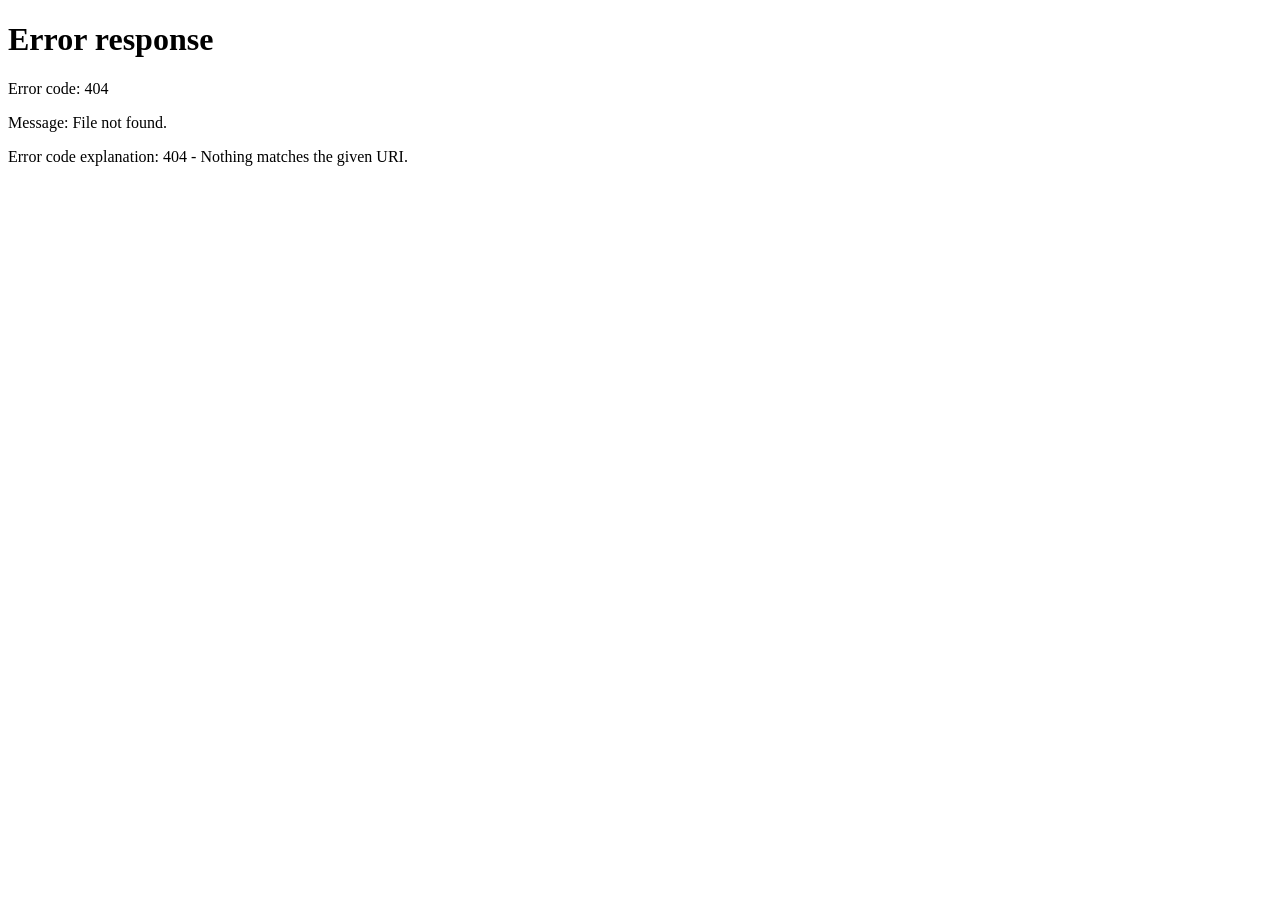
==== frontend/index.html @ d45a80ee "feat: 飞鹰CRM V1.0（线索到回款全流程 + 三层集成通道） frontend/index.html" ====
<!DOCTYPE html>
<html lang="zh-CN">
<head>
<meta charset="UTF-8">
<meta name="viewport" content="width=device-width, initial-scale=1">
<title>飞鹰 CRM · Feiying CRM</title>
<link rel="stylesheet" href="style.css">
</head>
<body>
<div class="app">
  <header class="titlebar">
    <div class="brand">
      <div class="logo">鹰</div>
      <div>
        <div class="co">飞鹰智能科技（苏州）有限公司</div>
        <div class="sys">飞鹰 CRM · 客户与销售全流程管理系统</div>
      </div>
    </div>
    <div class="spacer"></div>
    <div class="ver" id="verNo">feiying-crm-1.0.0</div>
    <span class="opuser link-out" id="btnLogout" title="退出登录" style="cursor:pointer">退出</span>
    <div class="winbtns"><span>—</span><span>□</span><span class="close">×</span></div>
  </header>

  <nav class="menubar" id="menubar"></nav>

  <div class="body">
    <aside class="tree">
      <div class="tree-title"><span style="color:var(--accent2)">■</span> 功能导航</div>
      <div id="tree"></div>
    </aside>

    <section class="workspace">
      <div class="tabstrip" id="tabstrip"></div>
      <div class="page" id="view"></div>
    </section>

    <aside class="side" id="side"></aside>
  </div>

  <footer class="statusbar">
    <span id="statusMsg">就绪</span>
    <span class="spacer"></span>
    <span>账套：<b>FY-CRM-2026</b></span>
    <span id="pipeLabel">在谈商机：—</span>
    <span id="wonLabel">本月签约：—</span>
    <span>期间：<b id="periodLabel">2026-10</b></span>
    <span id="opFoot">操作员：—</span>
  </footer>
</div>

<div class="mask" id="mask"><div class="dialog" id="dialog"></div></div>

<script src="app.js"></script>
<script src="sales.js"></script>
<script src="deal.js"></script>
<script src="svc.js"></script>
<script src="intg.js"></script>
</body>
</html>
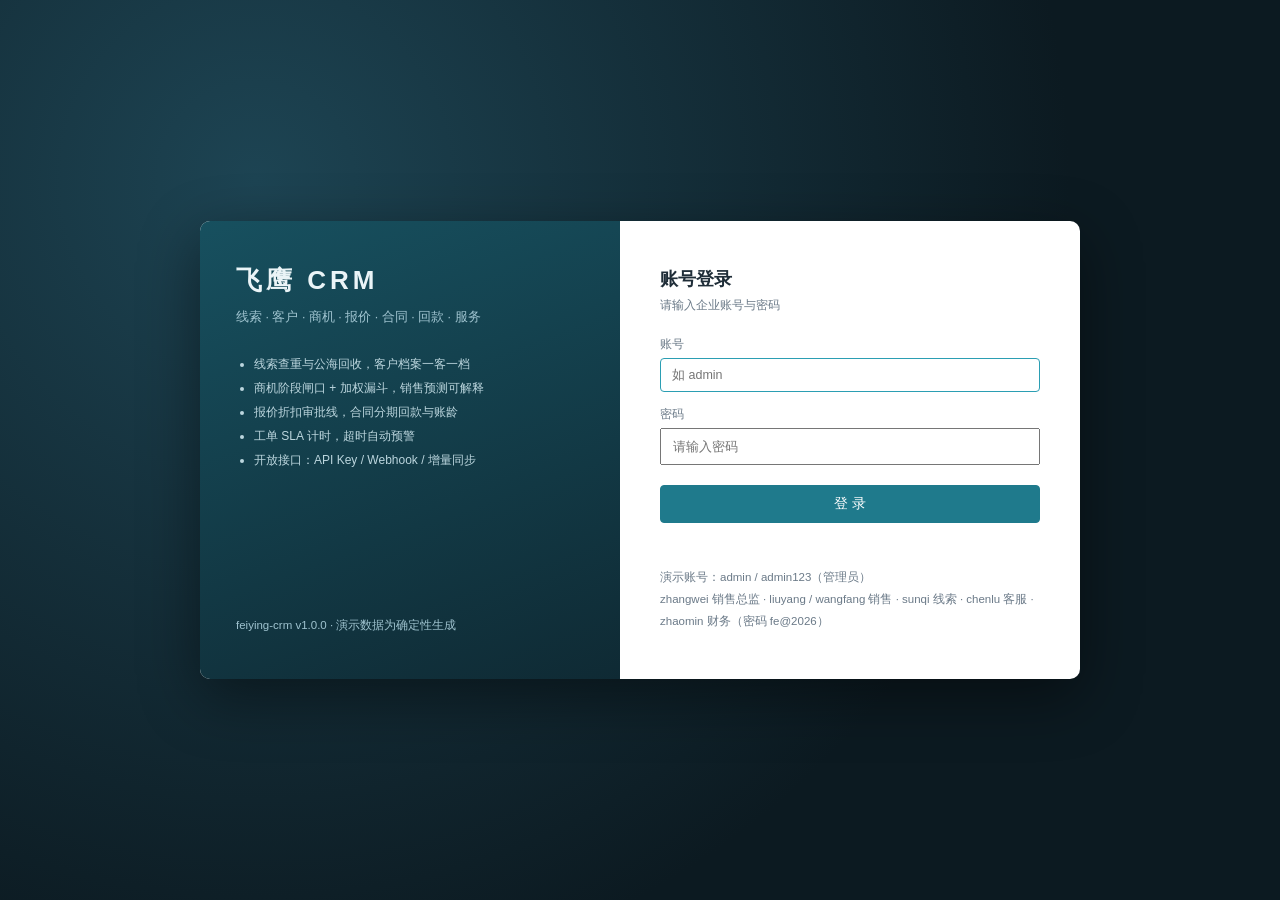
==== commit a870343c: "feat: 飞泉SCM V1.0（供应商到付款全流程 + 三单匹配 + 三层集成通道） frontend/index.html" ====
--- a/frontend/index.html
+++ b/frontend/index.html
@@ -3,21 +3,21 @@
 <head>
 <meta charset="UTF-8">
 <meta name="viewport" content="width=device-width, initial-scale=1">
-<title>飞鹰 CRM · Feiying CRM</title>
+<title>飞泉 SCM · Feiquan SCM</title>
 <link rel="stylesheet" href="style.css">
 </head>
 <body>
 <div class="app">
   <header class="titlebar">
     <div class="brand">
-      <div class="logo">鹰</div>
+      <div class="logo">泉</div>
       <div>
-        <div class="co">飞鹰智能科技（苏州）有限公司</div>
-        <div class="sys">飞鹰 CRM · 客户与销售全流程管理系统</div>
+        <div class="co">飞泉智能装备（苏州）有限公司</div>
+        <div class="sys">飞泉 SCM · 供应链协同管理系统</div>
       </div>
     </div>
     <div class="spacer"></div>
-    <div class="ver" id="verNo">feiying-crm-1.0.0</div>
+    <div class="ver" id="verNo">feiquan-scm-1.0.0</div>
     <span class="opuser link-out" id="btnLogout" title="退出登录" style="cursor:pointer">退出</span>
     <div class="winbtns"><span>—</span><span>□</span><span class="close">×</span></div>
   </header>
@@ -41,9 +41,9 @@
   <footer class="statusbar">
     <span id="statusMsg">就绪</span>
     <span class="spacer"></span>
-    <span>账套：<b>FY-CRM-2026</b></span>
-    <span id="pipeLabel">在谈商机：—</span>
-    <span id="wonLabel">本月签约：—</span>
+    <span>账套：<b>FQ-SCM-2026</b></span>
+    <span id="pipeLabel">在途采购：—</span>
+    <span id="wonLabel">本月到货：—</span>
     <span>期间：<b id="periodLabel">2026-10</b></span>
     <span id="opFoot">操作员：—</span>
   </footer>
@@ -52,9 +52,10 @@
 <div class="mask" id="mask"><div class="dialog" id="dialog"></div></div>
 
 <script src="app.js"></script>
-<script src="sales.js"></script>
-<script src="deal.js"></script>
-<script src="svc.js"></script>
+<script src="mdm.js"></script>
+<script src="buy.js"></script>
+<script src="stock.js"></script>
+<script src="fin.js"></script>
 <script src="intg.js"></script>
 </body>
 </html>
--- a/frontend/style.css
+++ b/frontend/style.css
@@ -0,0 +1,453 @@
+:root {
+  --bg: #0f1c26;
+  --bar: #12262f;
+  --bar2: #1a3540;
+  --line: #d8dee4;
+  --ink: #1f2d38;
+  --muted: #6b7a88;
+  --accent: #1f7a8c;
+  --accent2: #2b9eb3;
+  --gold: #c8963e;
+  --up: #c0392b;
+  --down: #1e8449;
+  --warn: #b7791f;
+  --bg-soft: #f4f7f9;
+}
+
+* { box-sizing: border-box; }
+
+html, body {
+  margin: 0;
+  padding: 0;
+  height: 100%;
+  font-family: "Microsoft YaHei", "PingFang SC", "Segoe UI", sans-serif;
+  font-size: 13px;
+  color: var(--ink);
+  background: var(--bg-soft);
+}
+
+a { color: var(--accent); text-decoration: none; }
+.spacer { flex: 1; }
+.mono { font-family: Consolas, "Courier New", monospace; }
+.small { font-size: 12px; }
+.muted { color: var(--muted); }
+.num { text-align: right; font-family: Consolas, monospace; }
+.up { color: var(--up); }
+.down { color: var(--down); }
+.flat { color: var(--muted); }
+
+/* ---------------------------------------------------------------- 应用骨架 */
+.app {
+  display: flex;
+  flex-direction: column;
+  height: 100vh;
+  min-width: 1180px;
+}
+
+.titlebar {
+  display: flex;
+  align-items: center;
+  gap: 12px;
+  height: 54px;
+  padding: 0 14px;
+  background: linear-gradient(180deg, #16323d, #10242c);
+  color: #eaf2f5;
+  border-bottom: 1px solid #0a171d;
+}
+.titlebar .brand { display: flex; align-items: center; gap: 10px; }
+.titlebar .logo {
+  width: 34px; height: 34px; line-height: 34px; text-align: center;
+  background: linear-gradient(145deg, var(--accent2), var(--accent));
+  border-radius: 8px; font-weight: 700; color: #fff; font-size: 17px;
+  box-shadow: 0 2px 8px rgba(0, 0, 0, .35);
+}
+.titlebar .co { font-size: 13px; font-weight: 600; letter-spacing: .5px; }
+.titlebar .sys { font-size: 11px; color: #8fb0bd; margin-top: 2px; }
+.titlebar .ver { font-size: 11px; color: #7f9dab; }
+.titlebar .opuser { font-size: 12px; color: #cfe0e6; }
+.titlebar .winbtns { display: flex; gap: 14px; margin-left: 12px; color: #9ab4bf; font-size: 12px; }
+.titlebar .winbtns .close:hover { color: #ff8b7a; }
+
+.menubar {
+  display: flex;
+  align-items: center;
+  gap: 2px;
+  height: 36px;
+  padding: 0 8px;
+  background: var(--bar2);
+  border-bottom: 1px solid #0d1e26;
+}
+.menubar button {
+  background: transparent;
+  border: 0;
+  color: #cfe0e6;
+  font-size: 12.5px;
+  padding: 6px 13px;
+  border-radius: 4px;
+  cursor: pointer;
+}
+.menubar button:hover { background: rgba(255, 255, 255, .1); }
+.menubar button.on { background: var(--accent); color: #fff; }
+
+.body { display: flex; flex: 1; min-height: 0; }
+
+.tree {
+  width: 186px;
+  background: #fff;
+  border-right: 1px solid var(--line);
+  overflow: auto;
+  padding: 8px 0;
+}
+.tree-title {
+  font-size: 11.5px; color: var(--muted); padding: 6px 14px 8px;
+  border-bottom: 1px solid #eef1f4; margin-bottom: 6px;
+}
+.tree .grp { font-size: 12px; color: var(--muted); padding: 8px 14px 4px; }
+.tree a {
+  display: block; padding: 7px 14px 7px 24px; color: #33434f; font-size: 12.5px;
+  border-left: 3px solid transparent;
+}
+.tree a:hover { background: #f2f7f9; }
+.tree a.on { background: #e8f4f7; color: var(--accent); border-left-color: var(--accent); font-weight: 600; }
+
+.workspace { flex: 1; min-width: 0; display: flex; flex-direction: column; }
+.tabstrip {
+  height: 30px; display: flex; align-items: center; gap: 6px; padding: 0 10px;
+  background: #e9eef2; border-bottom: 1px solid var(--line); font-size: 12px; color: var(--muted);
+}
+.tabstrip .tab {
+  background: #fff; border: 1px solid var(--line); border-bottom: 0;
+  padding: 4px 12px; border-radius: 4px 4px 0 0; color: var(--ink);
+}
+.page { flex: 1; overflow: auto; padding: 12px; }
+
+.side {
+  width: 262px;
+  background: #fff;
+  border-left: 1px solid var(--line);
+  overflow: auto;
+  padding: 10px;
+}
+.side-block { border: 1px solid #e6ecf0; border-radius: 6px; margin-bottom: 10px; overflow: hidden; }
+.side-block .hd {
+  background: #f3f7f9; padding: 7px 10px; font-size: 12px; font-weight: 600;
+  color: #3b4c58; border-bottom: 1px solid #e6ecf0;
+}
+.side-block .bd { padding: 9px 10px; }
+.side-kv { display: flex; justify-content: space-between; padding: 4px 0; font-size: 12px; }
+.side-kv span { color: var(--muted); }
+
+.statusbar {
+  height: 26px; display: flex; align-items: center; gap: 18px; padding: 0 12px;
+  background: #16323d; color: #b9cdd6; font-size: 11.5px;
+}
+.statusbar b { color: #eaf2f5; font-weight: 600; }
+
+/* ---------------------------------------------------------------- 通用块 */
+.panel {
+  background: #fff; border: 1px solid var(--line); border-radius: 6px; margin-bottom: 12px;
+  box-shadow: 0 1px 2px rgba(16, 36, 44, .04);
+}
+.panel-title {
+  padding: 9px 12px; font-size: 12.5px; font-weight: 600; color: #2c3e4a;
+  border-bottom: 1px solid #edf1f4; display: flex; align-items: center; gap: 8px;
+}
+.panel-body { padding: 12px; }
+.panel-body.flush { padding: 0; }
+.panel-actions { margin-left: auto; display: flex; gap: 8px; align-items: center; }
+
+.kpi-grid { display: grid; grid-template-columns: repeat(4, 1fr); gap: 10px; margin-bottom: 12px; }
+.kpi-grid.six { grid-template-columns: repeat(6, 1fr); }
+.kpi-grid.three { grid-template-columns: repeat(3, 1fr); }
+.kpi {
+  background: #fff; border: 1px solid var(--line); border-radius: 6px; padding: 11px 13px;
+  border-top: 3px solid var(--accent);
+}
+.kpi.gold { border-top-color: var(--gold); }
+.kpi.green { border-top-color: var(--down); }
+.kpi.red { border-top-color: var(--up); }
+.kpi .k-label { font-size: 11.5px; color: var(--muted); }
+.kpi .k-value { font-size: 21px; font-weight: 700; margin-top: 5px; letter-spacing: -.3px; }
+.kpi .k-sub { font-size: 11px; color: var(--muted); margin-top: 4px; }
+
+table.grid-table { width: 100%; border-collapse: collapse; font-size: 12.5px; }
+table.grid-table th {
+  background: #f4f7f9; text-align: left; padding: 8px 10px; font-weight: 600;
+  color: #46586a; border-bottom: 1px solid var(--line); white-space: nowrap;
+}
+table.grid-table td { padding: 7px 10px; border-bottom: 1px solid #eef2f5; }
+table.grid-table tbody tr:hover { background: #f8fbfc; }
+table.grid-table tr.clickable { cursor: pointer; }
+table.grid-table .empty-row td { text-align: center; color: var(--muted); padding: 26px; }
+table.grid-table td.num, table.grid-table th.num { text-align: right; font-family: Consolas, monospace; }
+
+.tag {
+  display: inline-block; padding: 1px 7px; border-radius: 10px; font-size: 11px;
+  background: #eef2f5; color: #55636f; line-height: 18px;
+}
+.tag.blue { background: #e3f1f5; color: #1f7a8c; }
+.tag.green { background: #e6f4ec; color: #1e8449; }
+.tag.red { background: #fbeae7; color: #c0392b; }
+.tag.gold { background: #fbf2e0; color: #a9772a; }
+.tag.gray { background: #eef2f5; color: #6b7a88; }
+
+.btn {
+  border: 1px solid var(--line); background: #fff; color: #33434f; padding: 5px 13px;
+  border-radius: 4px; cursor: pointer; font-size: 12.5px;
+}
+.btn:hover { border-color: var(--accent2); color: var(--accent); }
+.btn.primary { background: var(--accent); border-color: var(--accent); color: #fff; }
+.btn.primary:hover { background: var(--accent2); }
+.btn.danger { color: var(--up); border-color: #eccdc9; }
+.btn:disabled { opacity: .5; cursor: not-allowed; }
+.btn.sm { padding: 3px 9px; font-size: 12px; }
+
+input[type=text], input[type=number], input[type=date], select, textarea {
+  border: 1px solid var(--line); border-radius: 4px; padding: 5px 8px; font-size: 12.5px;
+  color: var(--ink); background: #fff; outline: none; font-family: inherit;
+}
+input:focus, select:focus { border-color: var(--accent2); }
+.form-row { display: flex; align-items: center; gap: 8px; flex-wrap: wrap; margin-bottom: 10px; }
+.form-row label { font-size: 12px; color: var(--muted); }
+
+.msg-list { display: flex; flex-direction: column; gap: 4px; font-size: 12px; }
+.msg-list .err { color: var(--up); }
+.msg-list .warn { color: var(--warn); }
+.msg-list .pass { color: var(--down); }
+
+.progress {
+  height: 6px; background: #eef2f5; border-radius: 3px; overflow: hidden; width: 90px;
+  display: inline-block; vertical-align: middle;
+}
+.progress i { display: block; height: 100%; background: var(--accent2); }
+
+.spark { display: inline-flex; align-items: flex-end; gap: 2px; height: 20px; }
+.spark i { width: 4px; display: block; background: #cfd8de; }
+
+/* 抽屉 / 弹窗 */
+.mask {
+  position: fixed; inset: 0; background: rgba(10, 24, 30, .45); display: none;
+  align-items: center; justify-content: center; z-index: 90;
+}
+.mask.on { display: flex; }
+.dialog {
+  background: #fff; border-radius: 8px; width: 860px; max-width: 94vw; max-height: 88vh;
+  overflow: auto; box-shadow: 0 10px 40px rgba(0, 0, 0, .3);
+}
+.dialog .dh {
+  padding: 12px 16px; border-bottom: 1px solid var(--line); font-weight: 600;
+  display: flex; align-items: center;
+}
+.dialog .dh .x { margin-left: auto; cursor: pointer; color: var(--muted); font-size: 16px; }
+.dialog .db { padding: 14px 16px; }
+.dialog .df {
+  padding: 11px 16px; border-top: 1px solid var(--line); display: flex; gap: 8px;
+  justify-content: flex-end;
+}
+
+/* 登录页 */
+.login-wrap {
+  min-height: 100vh; display: flex; align-items: center; justify-content: center;
+  background: radial-gradient(circle at 20% 20%, #1d4453, #0c1a21 65%);
+}
+.login-card {
+  width: 880px; display: flex; background: #fff; border-radius: 10px; overflow: hidden;
+  box-shadow: 0 18px 60px rgba(0, 0, 0, .45);
+}
+.login-left {
+  width: 420px; padding: 42px 36px; color: #eaf4f7;
+  background: linear-gradient(160deg, #17505f, #0f2a34);
+  display: flex; flex-direction: column;
+}
+.login-left .lg { font-size: 26px; font-weight: 700; letter-spacing: 4px; }
+.login-left .sub { font-size: 12.5px; color: #9fc3cf; margin-top: 8px; line-height: 1.9; }
+.login-left ul { margin: 22px 0 0; padding-left: 18px; font-size: 12px; color: #bcd6de; line-height: 2; }
+.login-right { flex: 1; padding: 46px 40px; }
+.login-right h2 { margin: 0 0 6px; font-size: 18px; }
+.login-right .hint { font-size: 12px; color: var(--muted); margin-bottom: 22px; }
+.login-right .field { margin-bottom: 14px; }
+.login-right .field label { display: block; font-size: 12px; color: var(--muted); margin-bottom: 5px; }
+.login-right .field input { width: 100%; padding: 9px 11px; }
+.login-right .btn.primary { width: 100%; padding: 9px; margin-top: 6px; font-size: 13.5px; }
+.login-err { color: var(--up); font-size: 12px; min-height: 18px; margin-top: 8px; }
+.login-demo { margin-top: 18px; font-size: 11.5px; color: var(--muted); line-height: 1.9; }
+
+.chart-legend { display: flex; gap: 14px; font-size: 11.5px; color: var(--muted); }
+.chart-legend i { display: inline-block; width: 9px; height: 9px; border-radius: 2px; margin-right: 4px; }
+
+/* ---------------------------------------------------------- 流程审批 */
+.nav-badge { display: inline-block; min-width: 16px; padding: 0 5px; margin-left: 6px;
+  background: var(--up, #c0392b); color: #fff; border-radius: 9px; font-size: 10.5px;
+  line-height: 16px; text-align: center; font-weight: 600; }
+
+.btn.xs { padding: 2px 8px; font-size: 11.5px; }
+.btn[disabled] { opacity: .5; cursor: not-allowed; }
+
+.apv-title { font-size: 15px; font-weight: 600; margin: 6px 0 4px; }
+
+.apv-nodes { display: flex; flex-wrap: wrap; gap: 8px; margin: 10px 0 4px; }
+.apv-node { display: flex; gap: 8px; align-items: flex-start; min-width: 168px; flex: 1;
+  border: 1px solid #e3eaef; border-radius: 6px; padding: 8px 10px; background: #fbfcfd; }
+.apv-node.on { border-color: var(--accent2); background: #eff9fb; }
+.apv-node.ok { border-color: #9ed3b4; background: #f2fbf6; }
+.apv-node.no { border-color: #e6b0a8; background: #fdf4f2; }
+.apv-node.skip { opacity: .55; }
+.apv-dot { width: 18px; height: 18px; border-radius: 50%; background: #eef2f5; color: #6b7a88;
+  font-size: 11px; line-height: 18px; text-align: center; flex: 0 0 18px; }
+.apv-node.on .apv-dot { background: var(--accent2); color: #fff; }
+.apv-node.ok .apv-dot { background: #1e8449; color: #fff; }
+.apv-node.no .apv-dot { background: #c0392b; color: #fff; }
+.apv-nb { min-width: 0; }
+.apv-nm { font-size: 12.5px; font-weight: 600; }
+.apv-cs { margin-top: 4px; display: flex; flex-wrap: wrap; gap: 4px; }
+.apv-chip { font-size: 11px; padding: 1px 6px; border-radius: 9px; background: #eef2f5; color: #5d6f7c; }
+.apv-chip.on { background: #fbf2e0; color: #a9772a; }
+.apv-chip.no { background: #fbeae7; color: #c0392b; }
+
+.apv-tl { border-left: 2px solid #e3eaef; margin-left: 6px; padding-left: 12px; }
+.apv-ti { position: relative; padding: 3px 0 7px; font-size: 12px; }
+.apv-ti::before { content: ""; position: absolute; left: -18px; top: 8px; width: 7px; height: 7px;
+  border-radius: 50%; background: var(--accent2); }
+.apv-time { color: #8b9aa6; margin-right: 8px; }
+.apv-act { font-weight: 600; margin-right: 6px; }
+.apv-who { color: #33475b; margin-right: 6px; }
+.apv-cm { color: #5d6f7c; margin: 3px 0 0 2px; line-height: 1.7; }
+
+.apv-form { display: grid; grid-template-columns: repeat(auto-fill, minmax(190px, 1fr)); gap: 6px 14px; font-size: 12.5px; }
+.apv-form i { display: block; font-style: normal; color: #8b9aa6; font-size: 11px; }
+
+.apv-ncard { border: 1px dashed #d6e0e7; border-radius: 6px; padding: 6px 10px 2px; margin-bottom: 8px; background: #fbfcfd; }
+.apv-ncard .form-row { margin-bottom: 4px; }
+
+/* ---------------------------------------------------------- CRM 组件 */
+.kpi-grid.four { grid-template-columns: repeat(4, 1fr); }
+.kpi-grid.five { grid-template-columns: repeat(5, 1fr); }
+
+.chips { display: flex; flex-wrap: wrap; gap: 6px; }
+.chip {
+  border: 1px solid var(--line); background: #fff; color: #4a5b68; border-radius: 14px;
+  padding: 3px 11px; font-size: 12px; cursor: pointer;
+}
+.chip b { margin-left: 6px; color: var(--muted); font-weight: 600; }
+.chip.on { background: #e8f4f7; border-color: var(--accent2); color: var(--accent); }
+.chip.on b { color: var(--accent); }
+
+.empty-hint { color: var(--muted); font-size: 12px; padding: 14px; text-align: center; }
+
+/* 看板 */
+.board { display: flex; gap: 10px; overflow-x: auto; padding-bottom: 8px; }
+.board .col {
+  flex: 1 0 200px; background: #f7fafb; border: 1px solid #e6ecf0; border-radius: 6px;
+  padding: 8px; min-height: 220px;
+}
+.board .col-hd {
+  font-size: 12px; font-weight: 600; color: #3b4c58; margin-bottom: 8px;
+  display: flex; justify-content: space-between;
+}
+.board .col-hd span { font-weight: 400; color: var(--muted); font-size: 11px; }
+.card {
+  background: #fff; border: 1px solid #e3eaef; border-radius: 5px; padding: 8px 9px;
+  margin-bottom: 7px; cursor: pointer; box-shadow: 0 1px 1px rgba(16, 36, 44, .03);
+}
+.card:hover { border-color: var(--accent2); box-shadow: 0 2px 8px rgba(31, 122, 140, .12); }
+.card-t { font-size: 12.5px; font-weight: 600; color: #263943; line-height: 1.4; }
+.card-c { font-size: 11.5px; color: var(--muted); margin-top: 2px; }
+.card-m { display: flex; justify-content: space-between; align-items: baseline; margin-top: 6px; font-size: 11.5px; }
+.card-m b { font-size: 13px; color: #1f7a8c; }
+.card-m span { color: var(--muted); }
+.card-f { margin-top: 6px; font-size: 11px; color: var(--muted); display: flex; gap: 6px; align-items: center; }
+
+/* 漏斗 */
+.funnel { display: flex; flex-direction: column; gap: 7px; }
+.fn-row { display: grid; grid-template-columns: 150px 1fr 120px 60px; gap: 10px; align-items: center; }
+.fn-name { font-size: 12.5px; color: #33434f; }
+.fn-bar { height: 18px; background: #eef3f6; border-radius: 3px; overflow: hidden; }
+.fn-bar i {
+  display: block; height: 100%;
+  background: linear-gradient(90deg, #2b9eb3, #1f7a8c);
+}
+.fn-val { font-size: 12px; text-align: right; font-family: Consolas, monospace; }
+.fn-conv { font-size: 11.5px; color: var(--down); text-align: right; }
+.funnel-mini { display: flex; gap: 10px; flex-wrap: wrap; }
+.funnel-mini .fm {
+  flex: 1 0 120px; border: 1px solid #e6ecf0; border-radius: 5px; padding: 8px 10px;
+  background: #fbfdfe;
+}
+.funnel-mini .fm-v { font-size: 15px; font-weight: 700; color: #1f7a8c; }
+.funnel-mini .fm-l { font-size: 11.5px; color: var(--muted); margin-top: 2px; }
+
+/* 时间线 */
+.timeline { border-left: 2px solid #e3eaef; margin: 4px 0 4px 6px; padding-left: 12px; }
+.tl-item { position: relative; padding: 3px 0 8px; font-size: 12px; color: #33434f; line-height: 1.7; }
+.tl-item::before {
+  content: ""; position: absolute; left: -17px; top: 9px; width: 7px; height: 7px;
+  border-radius: 50%; background: var(--accent2);
+}
+.tl-time { color: #8b9aa6; margin-right: 8px; font-family: Consolas, monospace; font-size: 11px; }
+
+/* 详情头 */
+.detail-head { display: flex; align-items: flex-start; gap: 12px; }
+.dh-title { font-size: 16px; font-weight: 600; color: #22333d; }
+.dh-tags { margin-left: auto; display: flex; gap: 6px; align-items: center; }
+.section-title {
+  font-size: 12px; font-weight: 600; color: #3b4c58; margin: 14px 0 8px;
+  border-left: 3px solid var(--accent2); padding-left: 8px;
+}
+.note {
+  background: #f6f9fb; border: 1px solid #e6ecf0; border-radius: 5px; padding: 9px 11px;
+  font-size: 12.5px; color: #42555f; line-height: 1.8; margin: 8px 0;
+}
+.warn-box {
+  background: #fdf6e9; border: 1px solid #f0dcb8; color: #8a6420; border-radius: 5px;
+  padding: 8px 11px; font-size: 12px; margin: 8px 0; line-height: 1.7;
+}
+.ok-box {
+  background: #f1faf4; border: 1px solid #c9e8d5; color: #1e6b43; border-radius: 5px;
+  padding: 8px 11px; font-size: 12px; margin: 8px 0; line-height: 1.7;
+}
+.form-grid { display: grid; grid-template-columns: 110px 1fr 110px 1fr; gap: 8px 10px; align-items: center; }
+.form-grid label { font-size: 12px; color: var(--muted); text-align: right; }
+.form-grid input, .form-grid select, .form-grid textarea { width: 100%; }
+.gate { display: flex; flex-direction: column; gap: 5px; }
+.gate-row { display: flex; justify-content: space-between; font-size: 12px; padding: 4px 0;
+  border-bottom: 1px dashed #eef2f5; }
+
+.score {
+  display: inline-block; min-width: 28px; text-align: center; padding: 1px 6px;
+  border-radius: 4px; font-size: 11.5px; font-weight: 700; font-family: Consolas, monospace;
+}
+.score.green { background: #e6f4ec; color: #1e8449; }
+.score.blue { background: #e3f1f5; color: #1f7a8c; }
+.score.gold { background: #fbf2e0; color: #a9772a; }
+.score.red { background: #fbeae7; color: #c0392b; }
+
+.pill { display: inline-block; padding: 1px 8px; border-radius: 10px; font-size: 11.5px;
+  background: #eef2f5; color: #55636f; }
+.pill.s2 { background: #fbf2e0; color: #a9772a; }
+
+.tabs { display: flex; gap: 4px; border-bottom: 1px solid var(--line); margin-bottom: 10px; }
+.tabs button {
+  border: 1px solid transparent; border-bottom: 0; background: transparent; padding: 6px 14px;
+  font-size: 12.5px; color: #55636f; cursor: pointer; border-radius: 4px 4px 0 0;
+}
+.tabs button.on { background: #fff; border-color: var(--line); color: var(--accent); font-weight: 600; }
+
+.code {
+  background: #0f2029; color: #d7e6ec; border-radius: 5px; padding: 9px 11px; font-size: 11.5px;
+  font-family: Consolas, monospace; line-height: 1.7; overflow-x: auto; white-space: pre;
+  margin: 6px 0 0;
+}
+code { background: #f1f5f8; padding: 1px 5px; border-radius: 3px; font-size: 11.5px;
+  font-family: Consolas, monospace; color: #1f5f6d; }
+.keybox {
+  font-family: Consolas, monospace; font-size: 12.5px; background: #0f2029; color: #9ee6b8;
+  padding: 12px; border-radius: 5px; word-break: break-all; margin: 8px 0;
+}
+.intg-grid { display: grid; grid-template-columns: repeat(3, 1fr); gap: 10px; }
+.intg-card { border: 1px solid #e6ecf0; border-radius: 6px; padding: 10px 11px; background: #fbfdfe; }
+.intg-card b { font-size: 12.5px; color: #22333d; }
+.intg-card .small { margin-top: 4px; line-height: 1.7; }
+.calc-box { margin-top: 10px; font-size: 12.5px; background: #f6f9fb; border: 1px solid #e6ecf0;
+  border-radius: 5px; padding: 8px 11px; }
+.qline { gap: 6px; }
+.qline select { flex: 1; min-width: 200px; }
